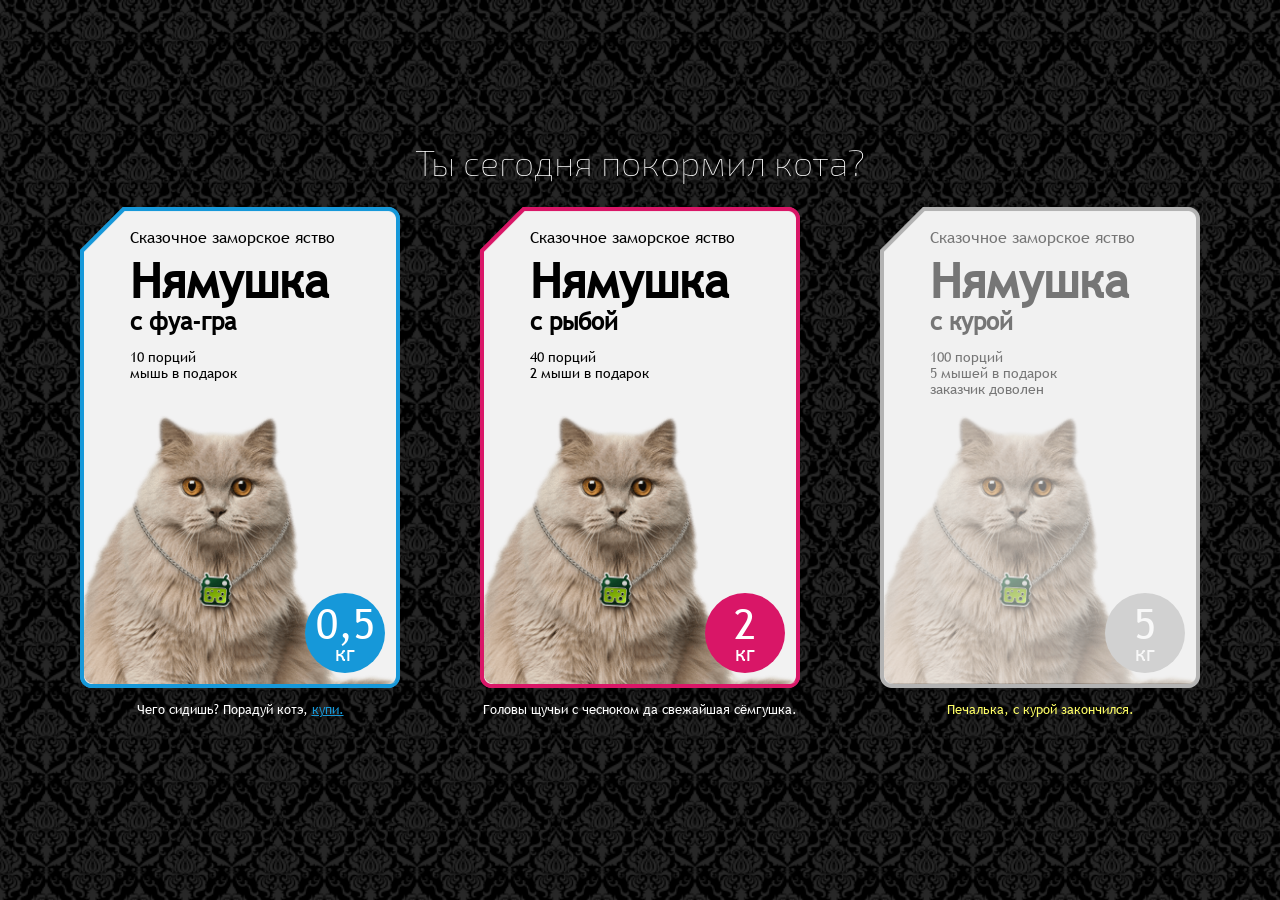
==== cat-shop2/index.html @ 96b5e3dd "Обновление проекта cat shop" ====
<!DOCTYPE html>
<html lang="en">
<head>
  <meta charset="UTF-8">
  <meta name="viewport" content="width=device-width, initial-scale=1.0">
  <title>Cat shop</title>
  <link rel="stylesheet" href="css/normalize.min.css">
  <link rel="stylesheet" href="css/style.min.css">
</head>
<body class="body">
  <div class="container">
    <p class="main-caption">Ты сегодня покормил кота?</p>
  
    <section class="product">
      <ul class="product__items">
        <li class="product__item card">
          <div class="card__wrap">
            <p class="card__top-text card__top-text--default">Сказочное заморское яство</p>
            <p class="card__top-text card__top-text--selected">Котэ не одобряет?</p>
            <h3 class="card__caption">
              <span class="card__name">Нямушка</span>
              <span class="card__filler">с&nbsp;фуа-гра</span>
            </h3>
            <p class="card__description">10 порций<br>мышь в подарок</p>
            <div class="card__image"></div>
            <div class="card__weight"><span>0,5</span><br>кг</div>
          </div>
          <p class="card__bottom-text card__bottom-text--default">Чего сидишь? Порадуй котэ, <a href="#" class="card__link">купи.</a></p>
          <p class="card__bottom-text card__bottom-text--selected">Печень утки разварная с артишоками.</p>
          <p class="card__bottom-text card__bottom-text--disabled">Печалька, с фуа-гра закончился.</p>
        </li>
        <li class="product__item card selected">
          <div class="card__wrap">
            <p class="card__top-text card__top-text--default">Сказочное заморское яство</p>
            <p class="card__top-text card__top-text--selected">Котэ не одобряет?</p>
            <h3 class="card__caption">
              <span class="card__name">Нямушка</span>
              <span class="card__filler">с&nbsp;рыбой</span>
            </h3>
            <p class="card__description">40 порций<br>2 мыши в подарок</p>
            <div class="card__image"></div>
            <div class="card__weight"><span>2</span><br>кг</div>
          </div>
          <p class="card__bottom-text card__bottom-text--default">Чего сидишь? Порадуй котэ, <a href="#" class="card__link">купи.</a></p>
          <p class="card__bottom-text card__bottom-text--selected">Головы щучьи с чесноком да свежайшая сёмгушка.</p>
          <p class="card__bottom-text card__bottom-text--disabled">Печалька, с рыбой закончился.</p>
        </li>
        <li class="product__item card disabled">
          <div class="card__wrap">
            <p class="card__top-text card__top-text--default">Сказочное заморское яство</p>
            <p class="card__top-text card__top-text--selected">Котэ не одобряет?</p>
            <h3 class="card__caption">
              <span class="card__name">Нямушка</span>
              <span class="card__filler">с&nbsp;курой</span>
            </h3>
            <p class="card__description">100 порций<br>5 мышей в подарок<br>заказчик доволен</p>
            <div class="card__image"></div>
            <div class="card__weight"><span>5</span><br>кг</div>
          </div>
          <p class="card__bottom-text card__bottom-text--default">Чего сидишь? Порадуй котэ, <a href="#" class="card__link">купи.</a></p>
          <p class="card__bottom-text card__bottom-text--selected">Филе из цыплят с трюфелями в бульоне.</p>
          <p class="card__bottom-text card__bottom-text--disabled">Печалька, с курой закончился.</p>
        </li>
      </ul>
    </section>
  </div>
<script src="js/scripts.min.js"></script>
</body>
</html>
---- cat-shop2/css/style.min.css ----
@charset "UTF-8";.tmp{outline:1px solid #d3d3d3}@font-face{font-family:Exo;src:url(../fonts/Exo2.0-Thin.otf);font-weight:400;font-style:normal}@font-face{font-family:Trebuchet MS;src:local(Trebuchet MS);src:url(../fonts/Trebuchet-MS.ttf);font-weight:400;font-style:normal}.body{background-color:#abcabc;height:100vh;width:100vw;overflow:scroll;display:flex;justify-content:center;align-items:center;font-family:"Trebuchet MS","Lucida Grande","Lucida Sans Unicode","Lucida Sans",Tahoma,sans-serif;font-size:14px;background-color:#000;background-image:url(../img/background.png);background-size:cover}.container{min-height:50px;max-width:1120px;width:1120px}.main-caption{font-family:Exo;font-size:36px;line-height:50px;color:#fff;margin:0;margin-bottom:20px;padding:0;text-align:center}.product__items{list-style:none;margin:0;padding:0;display:flex;justify-content:space-between}.product__item{width:320px}.card__wrap{background-image:url(../img/Back-default.png),url(../img/Back-default-hover.png);background-size:100% 100%;position:relative;padding-bottom:4px;cursor:pointer}.card__wrap:hover{background-image:url(../img/Back-default-hover.png)}.card__top-text{font-size:16px;line-height:20px;margin:0;padding:0;padding-top:20px;margin-left:50px}.card__top-text--selected{display:none}.card__caption{margin:0;padding:0;margin-left:50px;padding-top:8px}.card__name{margin:0;padding:0;font-size:48px;line-height:52px;font-weight:700}.card__filler{font-size:24px;line-height:30px;font-weight:700}.card__description{display:inline-block;width:150px;min-height:55px;margin:0;padding:0;margin-left:50px;padding-top:12px}.card__image{min-height:280px;background-image:url(../img/kot_preview.png);background-size:360px auto;background-position:-22px 10px;background-repeat:no-repeat;margin-left:4px;border-radius:10px}.card__weight{position:absolute;bottom:15px;right:15px;width:80px;height:80px;box-sizing:border-box;border-radius:50%;background-color:#1698d9;color:#fff;line-height:22px;font-size:21px;padding-top:20px;text-align:center}.card__weight span{font-size:42px;text-align:center}.card__wrap:hover .card__weight{background-color:#2ea8e6}.card__bottom-text{min-height:50px;color:#fff;text-align:center;line-height:16px;font-size:13px}.card__bottom-text--selected{display:none}.card__bottom-text--disabled{display:none}.card__link{color:#1698d9}.selected .card__wrap{background-image:url(../img/Back-select.png),url(../img/Back-select-hover.png)}.selected .card__wrap:hover{background-image:url(../img/Back-select-hover.png)}.selected .card__wrap:hover .card__top-text--selected{display:block;color:#e62e7a}.selected .card__wrap:hover .card__top-text--default{display:none}.selected .card__weight{background-color:#d91667}.selected .card__wrap:hover .card__weight{background-color:#e62e7a}.selected .card__bottom-text--default{display:none}.selected .card__bottom-text--selected{display:block}.selected .card__bottom-text--disabled{display:none}.disabled .card__wrap{background-image:url(../img/Back-disabled.png);cursor:default}.disabled .card__wrap::after{content:'';display:block;position:absolute;top:0;left:0;width:100%;height:100%;background-image:url(../img/Back-overlay.png)}.disabled .card__weight{background-color:#b3b3b3}.disabled .card__wrap:hover .card__weight{background-color:#b3b3b3}.disabled .card__bottom-text--default{display:none}.disabled .card__bottom-text--selected{display:none}.disabled .card__bottom-text--disabled{display:block;color:#ff6}@media only screen and (max-width:1199px){.product__items{display:flex;flex-wrap:wrap;justify-content:space-around}.product__item{margin:0 30px 50px}}
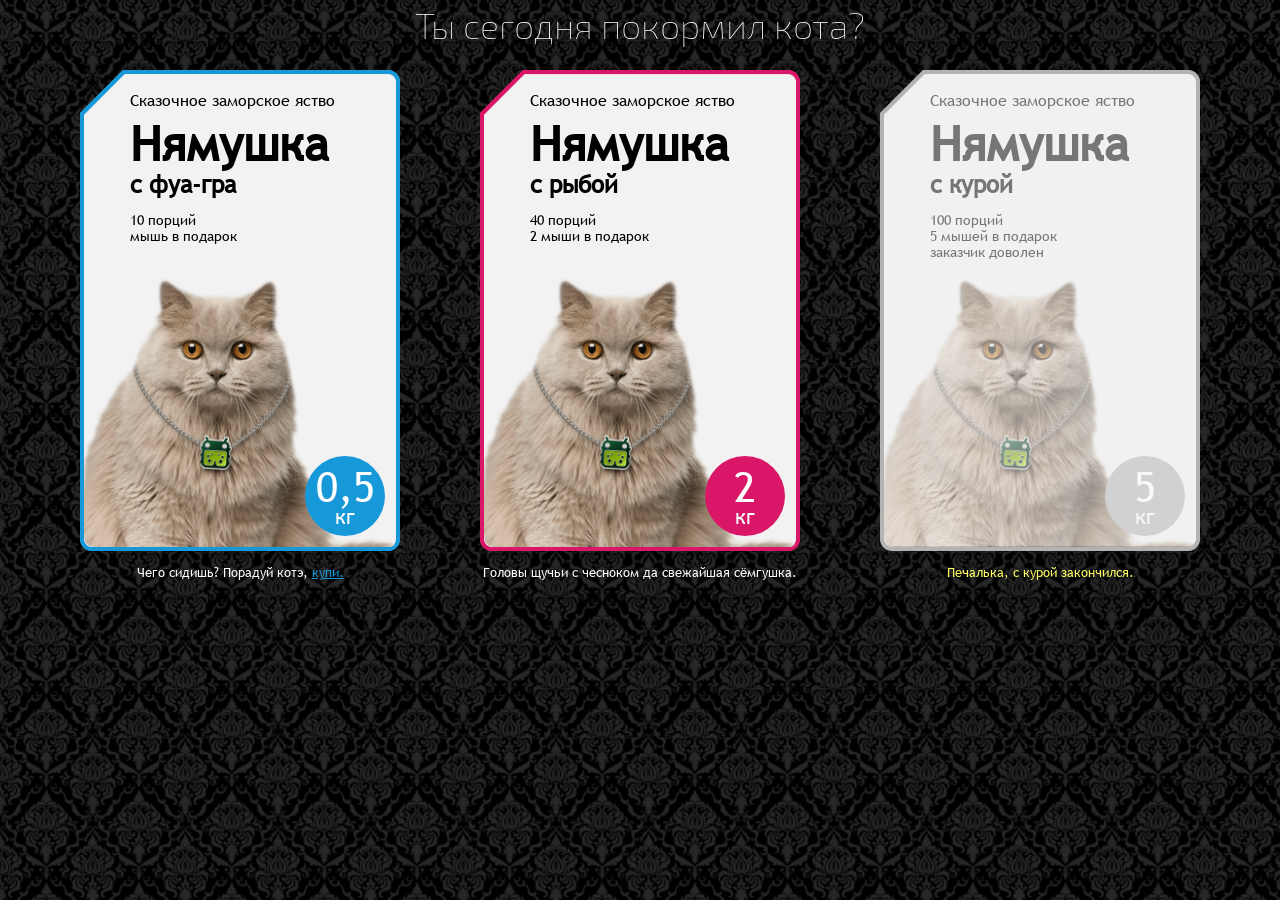
==== commit 6f6cacac: "Обновлен проект cat-shop э" ====
--- a/cat-shop2/index.html
+++ b/cat-shop2/index.html
@@ -5,7 +5,7 @@
   <meta name="viewport" content="width=device-width, initial-scale=1.0">
   <title>Cat shop</title>
   <link rel="stylesheet" href="css/normalize.min.css">
-  <link rel="stylesheet" href="css/style.min.css">
+  <link rel="stylesheet" href="css/style.css">
 </head>
 <body class="body">
   <div class="container">
--- a/cat-shop2/css/style.css
+++ b/cat-shop2/css/style.css
@@ -0,0 +1,267 @@
+@charset "UTF-8";
+.tmp {
+  outline: 1px solid lightgray;
+}
+
+@font-face {
+  font-family: Exo;
+  /* Exo 2.0 Thin Italic */
+  src: url(../fonts/Exo2.0-Thin.otf);
+  font-weight: normal;
+  font-style: normal;
+}
+
+@font-face {
+  font-family: Trebuchet MS;
+  src: local(Trebuchet MS);
+  src: url(../fonts/Trebuchet-MS.ttf);
+  font-weight: normal;
+  font-style: normal;
+}
+
+html {
+  margin: 0;
+  padding: 0;
+  min-height: 100vh;
+}
+
+.body {
+  background-color: #abcabc;
+  min-height: 100vh;
+  width: 100vw;
+  overflow: scroll;
+  display: flex;
+  justify-content: center;
+  align-items: center;
+  font-family: "Trebuchet MS", sans-serif;
+  font-size: 14px;
+  background-color: #000;
+  background-image: url("../img/background.png");
+  background-size: cover;
+}
+
+.container {
+  min-height: 100vh;
+  max-width: 1120px;
+  width: 1120px;
+}
+
+.main-caption {
+  font-family: 'Exo';
+  font-size: 36px;
+  line-height: 50px;
+  color: #fff;
+  margin: 0;
+  margin-bottom: 20px;
+  padding: 0;
+  text-align: center;
+}
+
+.product__items {
+  list-style: none;
+  margin: 0;
+  padding: 0;
+  display: flex;
+  justify-content: space-between;
+}
+
+.product__item {
+  width: 320px;
+}
+
+.card__wrap {
+  /* Множественный фон задан для того, чтобы исключить эффект мигания при наведении */
+  background-image: url("../img/Back-default.png"), url("../img/Back-default-hover.png");
+  background-size: 100% 100%;
+  position: relative;
+  padding-bottom: 4px;
+  cursor: pointer;
+}
+
+.card__wrap:hover {
+  background-image: url("../img/Back-default-hover.png");
+}
+
+.card__top-text {
+  font-size: 16px;
+  line-height: 20px;
+  margin: 0;
+  padding: 0;
+  padding-top: 20px;
+  margin-left: 50px;
+}
+
+.card__top-text--selected {
+  display: none;
+}
+
+.card__caption {
+  margin: 0;
+  padding: 0;
+  margin-left: 50px;
+  padding-top: 8px;
+}
+
+.card__name {
+  margin: 0;
+  padding: 0;
+  font-size: 48px;
+  line-height: 52px;
+  font-weight: bold;
+}
+
+.card__filler {
+  font-size: 24px;
+  line-height: 30px;
+  font-weight: bold;
+}
+
+.card__description {
+  display: inline-block;
+  width: 150px;
+  min-height: 55px;
+  margin: 0;
+  padding: 0;
+  margin-left: 50px;
+  padding-top: 12px;
+}
+
+.card__image {
+  min-height: 280px;
+  background-image: url("../img/kot_preview.png");
+  background-size: 360px auto;
+  background-position: -22px 10px;
+  background-repeat: no-repeat;
+  margin-left: 4px;
+  border-radius: 10px;
+}
+
+.card__weight {
+  position: absolute;
+  bottom: 15px;
+  right: 15px;
+  width: 80px;
+  height: 80px;
+  box-sizing: border-box;
+  border-radius: 50%;
+  background-color: #1698d9;
+  color: #fff;
+  line-height: 22px;
+  font-size: 21px;
+  padding-top: 20px;
+  text-align: center;
+}
+
+.card__weight span {
+  font-size: 42px;
+  text-align: center;
+}
+
+.card__wrap:hover .card__weight {
+  background-color: #2ea8e6;
+}
+
+.card__bottom-text {
+  min-height: 50px;
+  color: #fff;
+  text-align: center;
+  line-height: 16px;
+  font-size: 13px;
+}
+
+.card__bottom-text--selected {
+  display: none;
+}
+
+.card__bottom-text--disabled {
+  display: none;
+}
+
+.card__link {
+  color: #1698d9;
+}
+
+.selected .card__wrap {
+  background-image: url("../img/Back-select.png"), url("../img/Back-select-hover.png");
+}
+
+.selected .card__wrap:hover {
+  background-image: url("../img/Back-select-hover.png");
+}
+
+.selected .card__wrap:hover .card__top-text--selected {
+  display: block;
+  color: #e62e7a;
+}
+
+.selected .card__wrap:hover .card__top-text--default {
+  display: none;
+}
+
+.selected .card__weight {
+  background-color: #d91667;
+}
+
+.selected .card__wrap:hover .card__weight {
+  background-color: #e62e7a;
+}
+
+.selected .card__bottom-text--default {
+  display: none;
+}
+
+.selected .card__bottom-text--selected {
+  display: block;
+}
+
+.selected .card__bottom-text--disabled {
+  display: none;
+}
+
+.disabled .card__wrap {
+  background-image: url("../img/Back-disabled.png");
+  cursor: default;
+}
+
+.disabled .card__wrap::after {
+  content: '';
+  display: block;
+  position: absolute;
+  top: 0;
+  left: 0;
+  width: 100%;
+  height: 100%;
+  background-image: url("../img/Back-overlay.png");
+}
+
+.disabled .card__weight {
+  background-color: #b3b3b3;
+}
+
+.disabled .card__wrap:hover .card__weight {
+  background-color: #b3b3b3;
+}
+
+.disabled .card__bottom-text--default {
+  display: none;
+}
+
+.disabled .card__bottom-text--selected {
+  display: none;
+}
+
+.disabled .card__bottom-text--disabled {
+  display: block;
+  color: #ffff66;
+}
+
+@media only screen and (max-width: 1199px) {
+  .product__items {
+    display: flex;
+    flex-wrap: wrap;
+    justify-content: space-around;
+  }
+  .product__item {
+    margin: 0 30px 50px;
+  }
+}
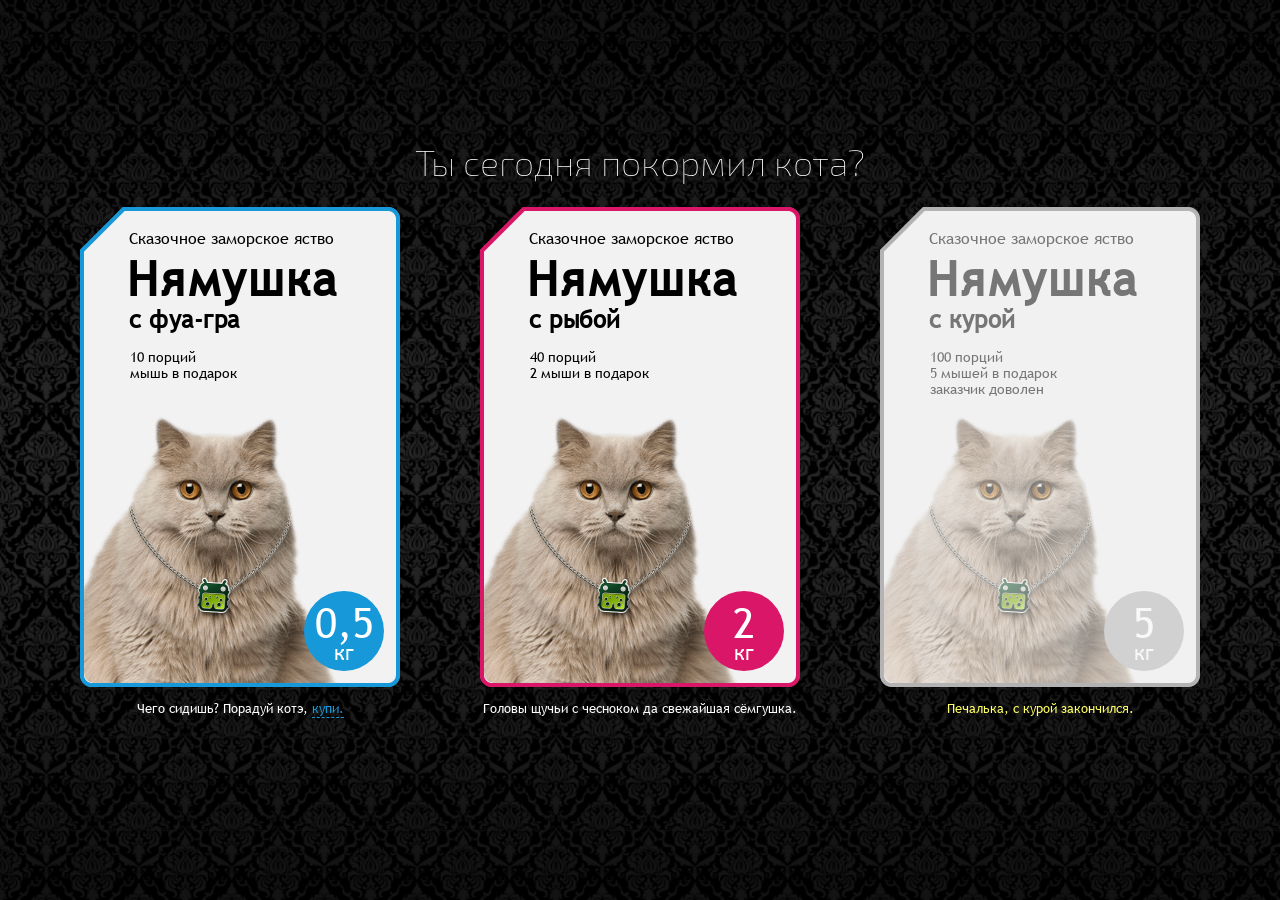
==== commit 3789837c: "Cat-shop. Pixel perfect. Semantic++" ====
--- a/cat-shop2/index.html
+++ b/cat-shop2/index.html
@@ -1,69 +1,72 @@
-<!DOCTYPE html>
-<html lang="en">
-<head>
-  <meta charset="UTF-8">
-  <meta name="viewport" content="width=device-width, initial-scale=1.0">
-  <title>Cat shop</title>
-  <link rel="stylesheet" href="css/normalize.min.css">
-  <link rel="stylesheet" href="css/style.css">
-</head>
-<body class="body">
-  <div class="container">
-    <p class="main-caption">Ты сегодня покормил кота?</p>
-  
-    <section class="product">
-      <ul class="product__items">
-        <li class="product__item card">
-          <div class="card__wrap">
-            <p class="card__top-text card__top-text--default">Сказочное заморское яство</p>
-            <p class="card__top-text card__top-text--selected">Котэ не одобряет?</p>
-            <h3 class="card__caption">
-              <span class="card__name">Нямушка</span>
-              <span class="card__filler">с&nbsp;фуа-гра</span>
-            </h3>
-            <p class="card__description">10 порций<br>мышь в подарок</p>
-            <div class="card__image"></div>
-            <div class="card__weight"><span>0,5</span><br>кг</div>
-          </div>
-          <p class="card__bottom-text card__bottom-text--default">Чего сидишь? Порадуй котэ, <a href="#" class="card__link">купи.</a></p>
-          <p class="card__bottom-text card__bottom-text--selected">Печень утки разварная с артишоками.</p>
-          <p class="card__bottom-text card__bottom-text--disabled">Печалька, с фуа-гра закончился.</p>
-        </li>
-        <li class="product__item card selected">
-          <div class="card__wrap">
-            <p class="card__top-text card__top-text--default">Сказочное заморское яство</p>
-            <p class="card__top-text card__top-text--selected">Котэ не одобряет?</p>
-            <h3 class="card__caption">
-              <span class="card__name">Нямушка</span>
-              <span class="card__filler">с&nbsp;рыбой</span>
-            </h3>
-            <p class="card__description">40 порций<br>2 мыши в подарок</p>
-            <div class="card__image"></div>
-            <div class="card__weight"><span>2</span><br>кг</div>
-          </div>
-          <p class="card__bottom-text card__bottom-text--default">Чего сидишь? Порадуй котэ, <a href="#" class="card__link">купи.</a></p>
-          <p class="card__bottom-text card__bottom-text--selected">Головы щучьи с чесноком да свежайшая сёмгушка.</p>
-          <p class="card__bottom-text card__bottom-text--disabled">Печалька, с рыбой закончился.</p>
-        </li>
-        <li class="product__item card disabled">
-          <div class="card__wrap">
-            <p class="card__top-text card__top-text--default">Сказочное заморское яство</p>
-            <p class="card__top-text card__top-text--selected">Котэ не одобряет?</p>
-            <h3 class="card__caption">
-              <span class="card__name">Нямушка</span>
-              <span class="card__filler">с&nbsp;курой</span>
-            </h3>
-            <p class="card__description">100 порций<br>5 мышей в подарок<br>заказчик доволен</p>
-            <div class="card__image"></div>
-            <div class="card__weight"><span>5</span><br>кг</div>
-          </div>
-          <p class="card__bottom-text card__bottom-text--default">Чего сидишь? Порадуй котэ, <a href="#" class="card__link">купи.</a></p>
-          <p class="card__bottom-text card__bottom-text--selected">Филе из цыплят с трюфелями в бульоне.</p>
-          <p class="card__bottom-text card__bottom-text--disabled">Печалька, с курой закончился.</p>
-        </li>
-      </ul>
-    </section>
-  </div>
-<script src="js/scripts.min.js"></script>
-</body>
+<!DOCTYPE html>
+<html lang="en">
+<head>
+  <meta charset="UTF-8">
+  <meta name="viewport" content="width=device-width, initial-scale=1.0">
+  <title>Cat shop</title>
+  <link rel="stylesheet" href="css/normalize.min.css">
+  <link rel="stylesheet" href="css/style.css">
+</head>
+<body class="body">
+  <main>    
+    <div class="container">
+      <h1 class="visually-hidden">Магазин вкусностей для котиков</h1>
+      <p class="main-caption">Ты сегодня покормил кота?</p>
+      <section class="product">
+        <h2 class="visually-hidden">Широкий выбор товаров</h2>
+        <ul class="product__items">
+          <li class="product__item card">
+            <div class="card__wrap">
+              <p class="card__top-text card__top-text--default">Сказочное заморское яство</p>
+              <p class="card__top-text card__top-text--selected">Котэ не одобряет?</p>
+              <h3 class="card__caption">
+                <span class="card__name">Нямушка</span>
+                <span class="card__filler">с&nbsp;фуа-гра</span>
+              </h3>
+              <p class="card__description">10 порций<br>мышь в подарок</p>
+              <div class="card__image"></div>
+              <div class="card__weight"><span>0,5</span><br>кг</div>
+            </div>
+            <p class="card__bottom-text card__bottom-text--default">Чего сидишь? Порадуй котэ, <a href="#" class="card__link">купи.</a></p>
+            <p class="card__bottom-text card__bottom-text--selected">Печень утки разварная с артишоками.</p>
+            <p class="card__bottom-text card__bottom-text--disabled">Печалька, с фуа-гра закончился.</p>
+          </li>
+          <li class="product__item card selected">
+            <div class="card__wrap">
+              <p class="card__top-text card__top-text--default">Сказочное заморское яство</p>
+              <p class="card__top-text card__top-text--selected">Котэ не одобряет?</p>
+              <h3 class="card__caption">
+                <span class="card__name">Нямушка</span>
+                <span class="card__filler">с&nbsp;рыбой</span>
+              </h3>
+              <p class="card__description">40 порций<br>2 мыши в подарок</p>
+              <div class="card__image"></div>
+              <div class="card__weight"><span>2</span><br>кг</div>
+            </div>
+            <p class="card__bottom-text card__bottom-text--default">Чего сидишь? Порадуй котэ, <a href="#" class="card__link">купи.</a></p>
+            <p class="card__bottom-text card__bottom-text--selected">Головы щучьи с чесноком да свежайшая сёмгушка.</p>
+            <p class="card__bottom-text card__bottom-text--disabled">Печалька, с рыбой закончился.</p>
+          </li>
+          <li class="product__item card disabled">
+            <div class="card__wrap">
+              <p class="card__top-text card__top-text--default">Сказочное заморское яство</p>
+              <p class="card__top-text card__top-text--selected">Котэ не одобряет?</p>
+              <h3 class="card__caption">
+                <span class="card__name">Нямушка</span>
+                <span class="card__filler">с&nbsp;курой</span>
+              </h3>
+              <p class="card__description">100 порций<br>5 мышей в подарок<br>заказчик доволен</p>
+              <div class="card__image"></div>
+              <div class="card__weight"><span>5</span><br>кг</div>
+            </div>
+            <p class="card__bottom-text card__bottom-text--default">Чего сидишь? Порадуй котэ, <a href="#" class="card__link">купи.</a></p>
+            <p class="card__bottom-text card__bottom-text--selected">Филе из цыплят с трюфелями в бульоне.</p>
+            <p class="card__bottom-text card__bottom-text--disabled">Печалька, с курой закончился.</p>
+          </li>
+        </ul>
+      </section>
+    </div>
+  </main>
+<script src="js/scripts.min.js"></script>
+</body>
 </html>
--- a/cat-shop2/css/style.css
+++ b/cat-shop2/css/style.css
@@ -17,6 +17,17 @@
   src: url(../fonts/Trebuchet-MS.ttf);
   font-weight: normal;
   font-style: normal;
+}
+
+.visually-hidden {
+  position: absolute;
+  overflow: hidden;
+  clip: rect(0 0 0 0);
+  width: 1px;
+  height: 1px;
+  margin: -1px;
+  padding: 0;
+  border: 0;
 }
 
 html {
@@ -36,12 +47,11 @@
   font-family: "Trebuchet MS", sans-serif;
   font-size: 14px;
   background-color: #000;
-  background-image: url("../img/background.png");
+  background-image: url("../img/background-sh.png"), url("../img/background.png");
   background-size: cover;
 }
 
 .container {
-  min-height: 100vh;
   max-width: 1120px;
   width: 1120px;
 }
@@ -87,8 +97,8 @@
   line-height: 20px;
   margin: 0;
   padding: 0;
-  padding-top: 20px;
-  margin-left: 50px;
+  padding-top: 21px;
+  margin-left: 49px;
 }
 
 .card__top-text--selected {
@@ -98,39 +108,40 @@
 .card__caption {
   margin: 0;
   padding: 0;
-  margin-left: 50px;
-  padding-top: 8px;
+  margin-left: 47px;
+  padding-top: 6px;
 }
 
 .card__name {
   margin: 0;
   padding: 0;
-  font-size: 48px;
+  font-size: 47px;
   line-height: 52px;
   font-weight: bold;
+  letter-spacing: 2.4px;
 }
 
 .card__filler {
   font-size: 24px;
-  line-height: 30px;
+  line-height: 28px;
   font-weight: bold;
+  letter-spacing: 0.5px;
+  margin-left: 2px;
 }
 
 .card__description {
   display: inline-block;
   width: 150px;
   min-height: 55px;
-  margin: 0;
-  padding: 0;
-  margin-left: 50px;
-  padding-top: 12px;
+  margin: 0 0 0px 50px;
+  padding: 15px 0 0;
 }
 
 .card__image {
-  min-height: 280px;
+  min-height: 279px;
   background-image: url("../img/kot_preview.png");
-  background-size: 360px auto;
-  background-position: -22px 10px;
+  background-size: 370px auto;
+  background-position: -28px 11px;
   background-repeat: no-repeat;
   margin-left: 4px;
   border-radius: 10px;
@@ -138,8 +149,8 @@
 
 .card__weight {
   position: absolute;
-  bottom: 15px;
-  right: 15px;
+  bottom: 16px;
+  right: 16px;
   width: 80px;
   height: 80px;
   box-sizing: border-box;
@@ -148,7 +159,7 @@
   color: #fff;
   line-height: 22px;
   font-size: 21px;
-  padding-top: 20px;
+  padding-top: 21px;
   text-align: center;
 }
 
@@ -179,6 +190,8 @@
 
 .card__link {
   color: #1698d9;
+  text-decoration: none;
+  border-bottom: 1px dashed #1698d9;
 }
 
 .selected .card__wrap {
